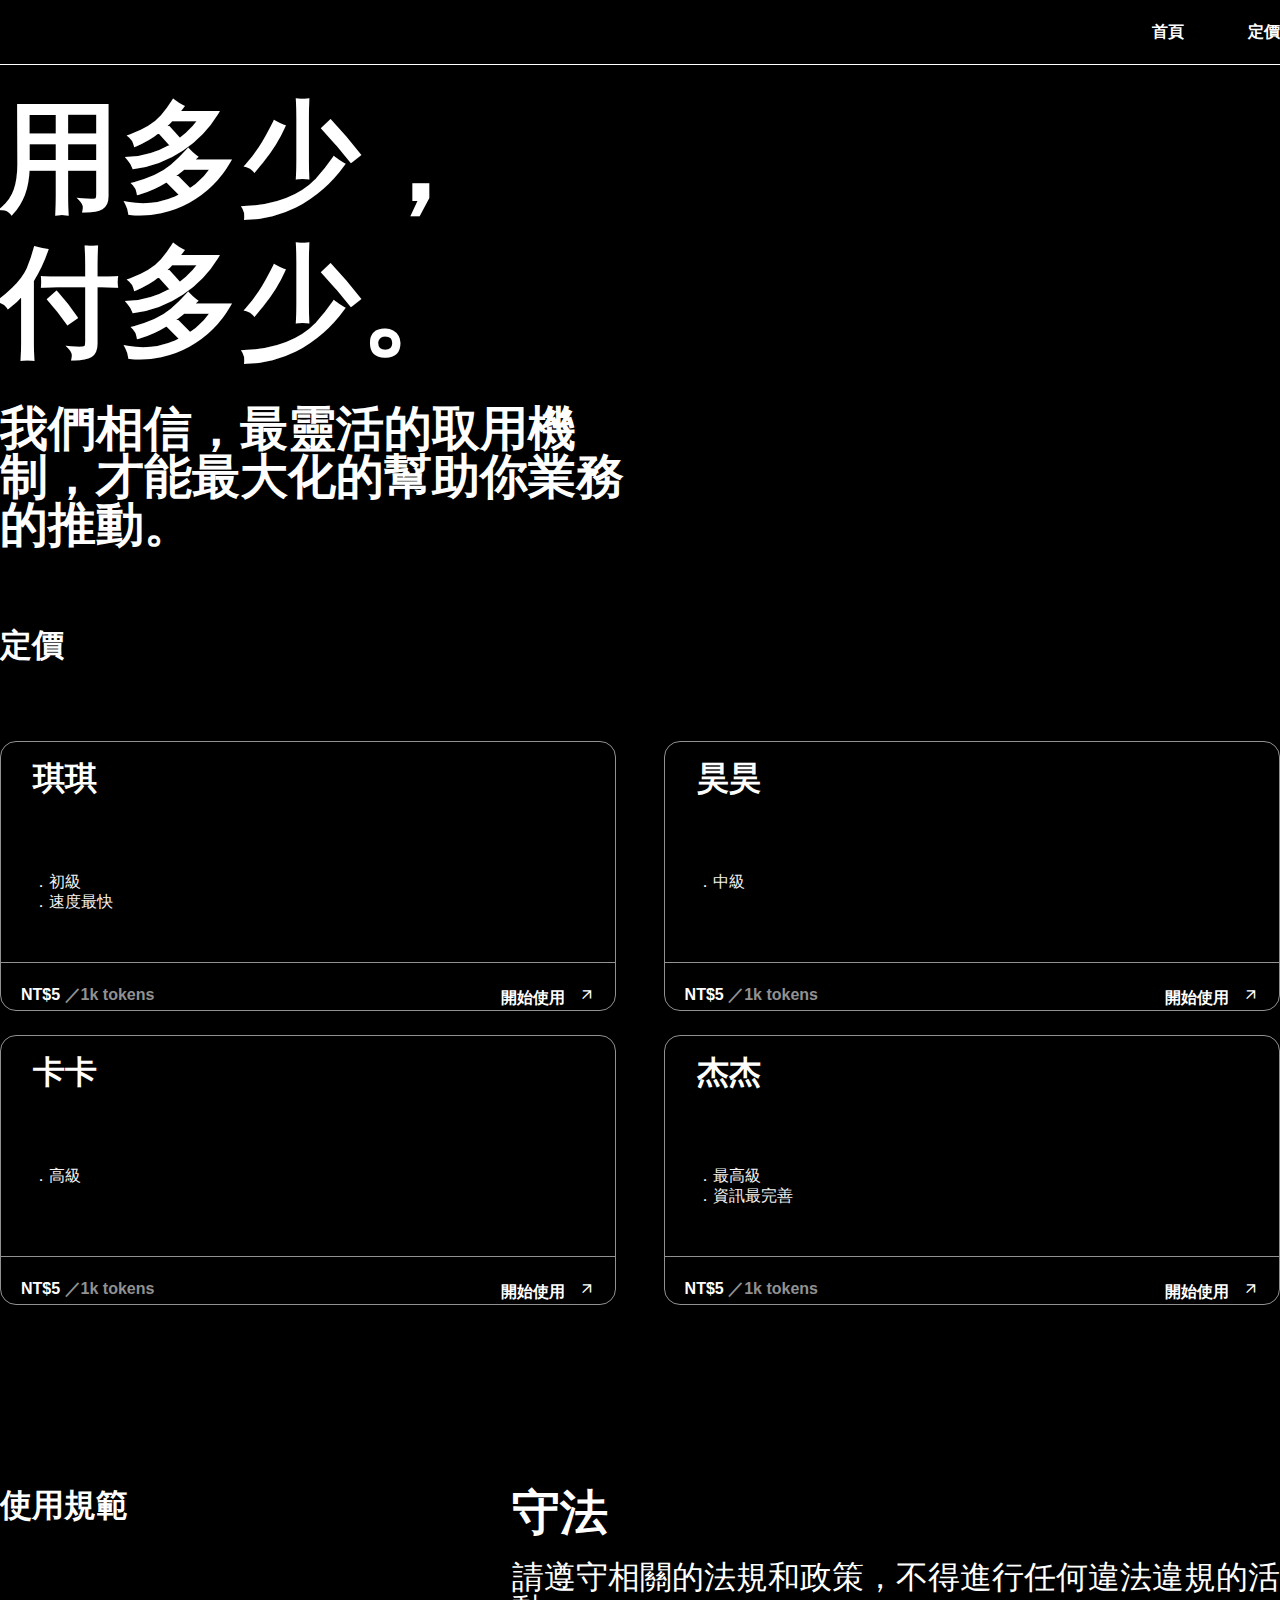
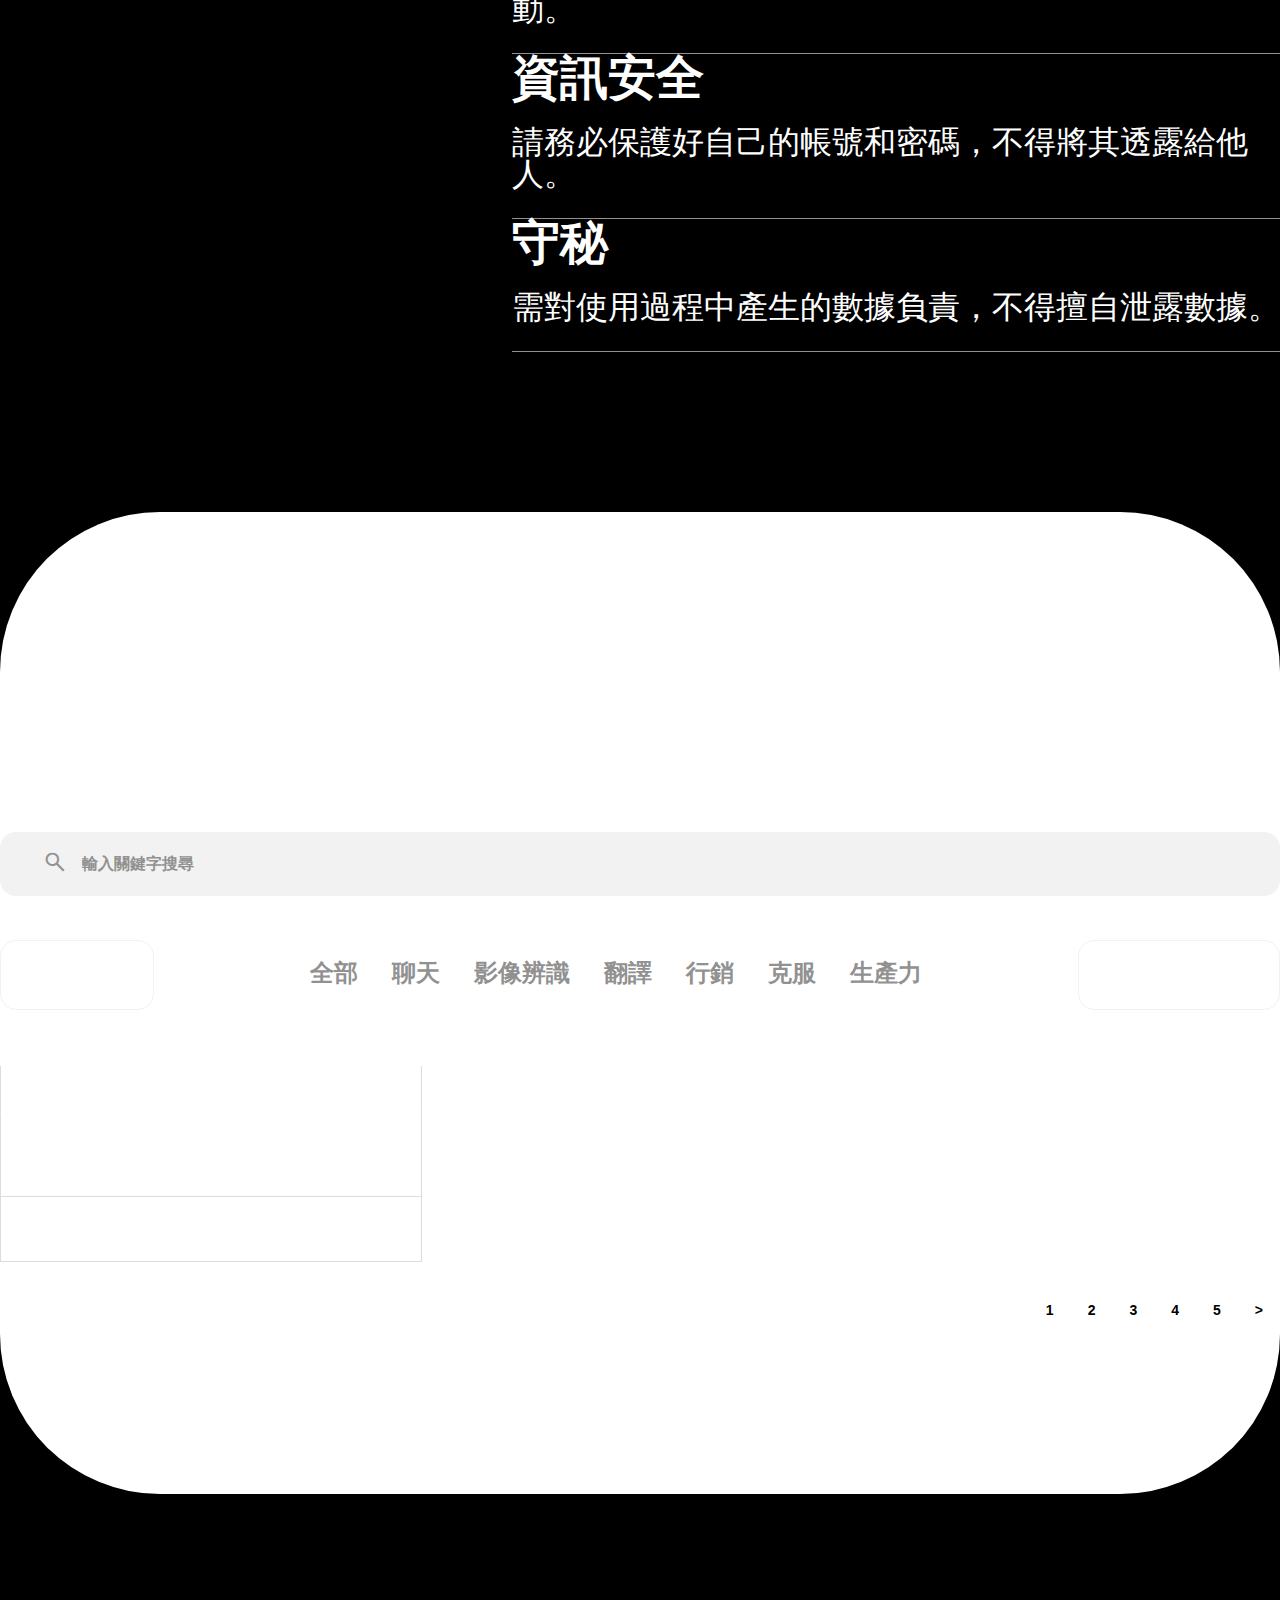
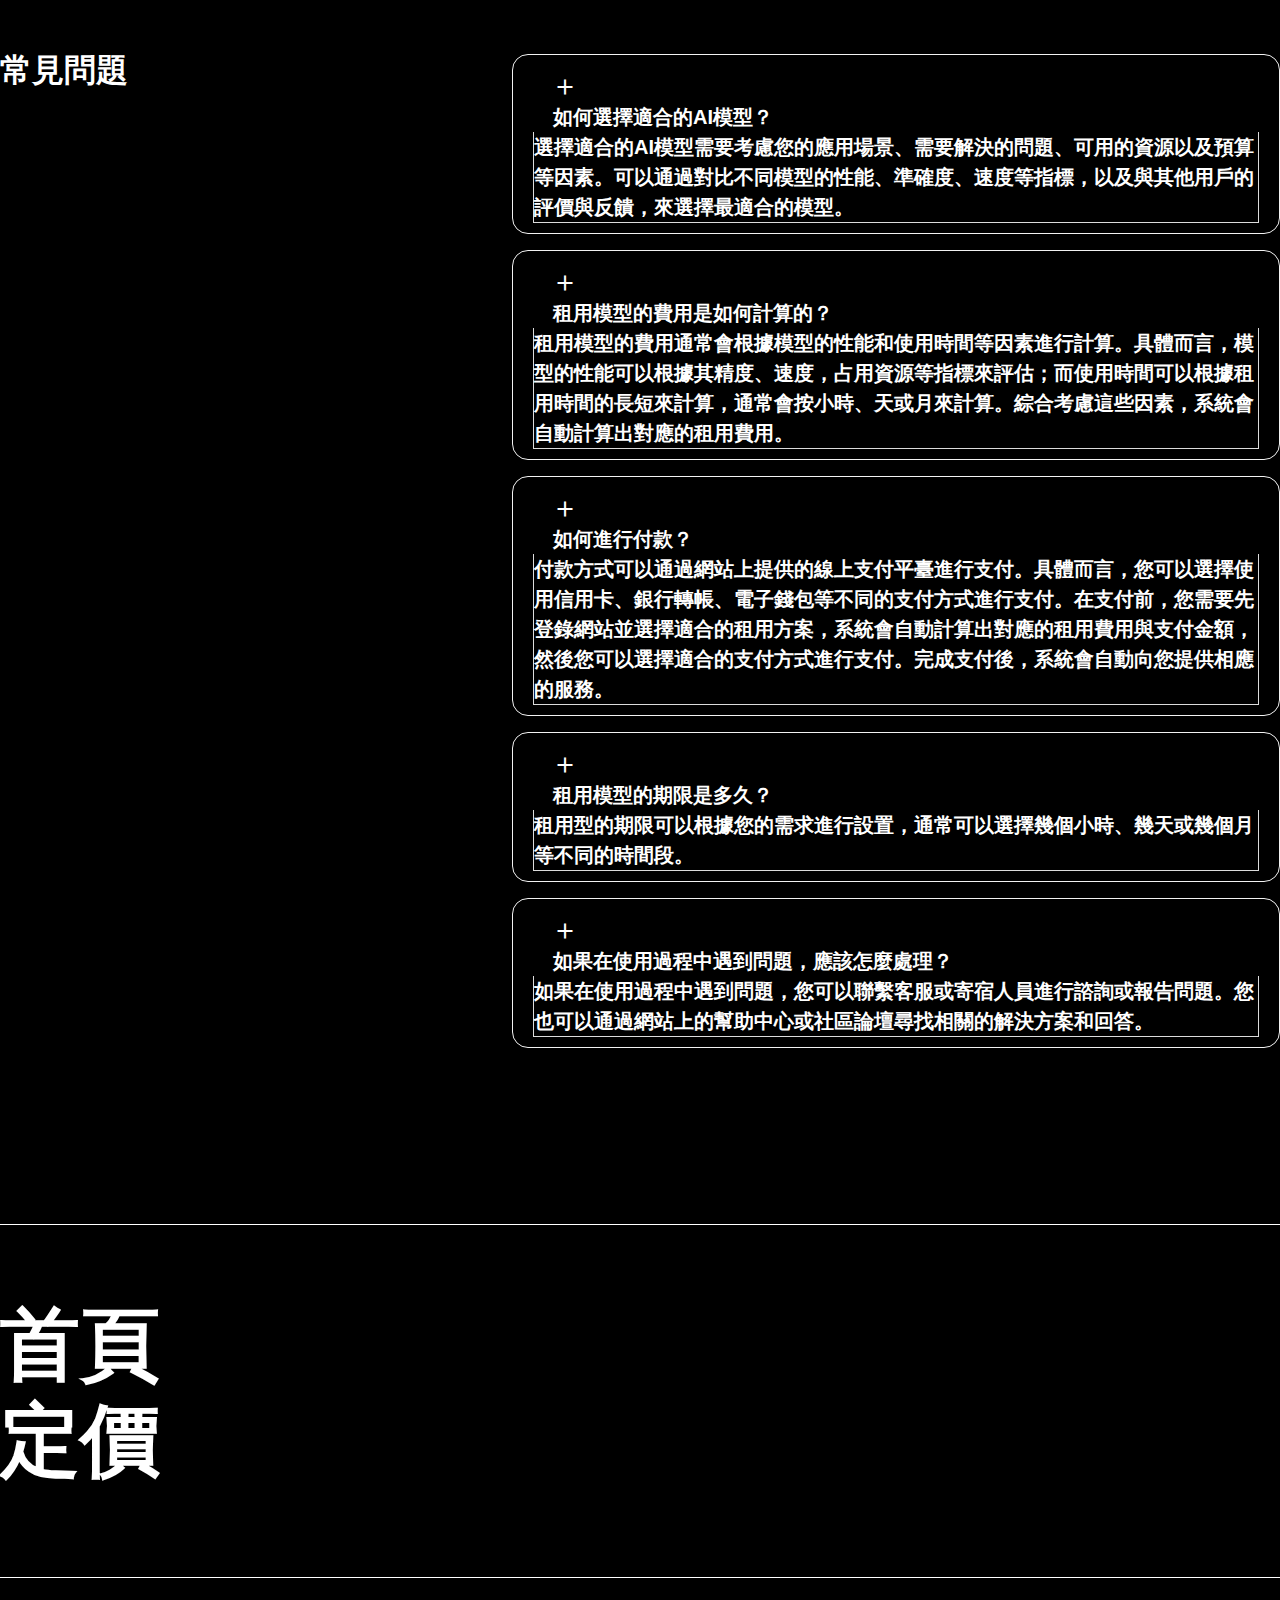
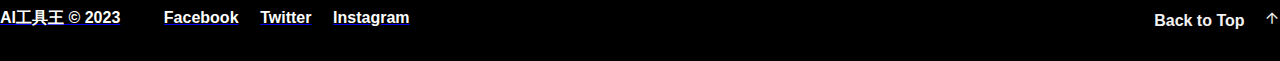
==== page2.html @ 44811479 "update" ====
<!DOCTYPE html>
<html lang="en">
<head>
    <meta charset="UTF-8">
    <meta http-equiv="X-UA-Compatible" content="IE=edge">
    <meta name="viewport" content="width=device-width, initial-scale=1.0">
    <title>Document</title>
    
    <link rel="stylesheet" href="https://fonts.googleapis.com/css2?family=Material+Symbols+Outlined:opsz,wght,FILL,GRAD@20..48,100..700,0..1,-50..200" />
    <link rel="stylesheet" href="https://cdn.jsdelivr.net/npm/swiper@9/swiper-bundle.min.css" />
    <link
    rel="stylesheet"
    href="https://cdnjs.cloudflare.com/ajax/libs/animate.css/4.1.1/animate.min.css"
  />
    <link rel="stylesheet" href="all.css">

    <!-- for BS5 -->
    <link href="https://cdn.jsdelivr.net/npm/bootstrap@5.1.1/dist/css/bootstrap.min.css" rel="stylesheet" integrity="sha384-F3w7mX95PdgyTmZZMECAngseQB83DfGTowi0iMjiWaeVhAn4FJkqJByhZMI3AhiU" crossorigin="anonymous">

    

</head>
<body style="background-color:black">
<div class="container">
<div class="header">
    <div class="headerIcon">
        <a href="#">
        <img src="https://github.com/hexschool/2022-web-layout-training/blob/main/2023web-camp/logo.png?raw=true" alt="">
        </a>
    </div>
        <ul class="headTag" style="width:10%">
            <li ><a href="./index.html"><p >首頁</p></a></li>
            <li><a  href="./page2.html"><p>定價</p></a></li>
        </ul>

    <div class="hambergerTag">
        <div class="hamberger"> 
        <a data-bs-toggle="collapse" href="#multiCollapseExample1" role="button" aria-expanded="false" aria-controls="multiCollapseExample1"><span class="material-symbols-outlined" style="color: white;">
                density_medium
                </span></a>
        </div>   
        
        
              <div class="collapse multi-collapse" id="multiCollapseExample1">
                <!-- <div class="card card-body">
                  Some placeholder content for the first collapse component of this multi-collapse example. This panel is hidden by default but revealed when the user activates the relevant trigger.
                </div> -->
                <div class="indexPrice">
                    <h2  style="font-weight: bold;">首頁</h2>
                    <h2 style="font-weight: bold;">定價</h2>
                </div>
              </div>
  
    </div>
</div>
<div class="cover">
    <h1 class="display-1">用多少， <br>
        付多少。
    </h1>
    <br></br>
    <div class="d-flex justify-content-end; margin-bottom:160px; md: d-flex justify-content-center">
    <h4 style=" font-weight: bold;">我們相信，最靈活的取用機制，才能最大化的幫助你業務的推動。</h4>
    </div>
    <div class="motion" style="justify-content: flex-start;">
        <img class="animate__animated animate__backInDown animate__repeat-1 animate__slow" src="https://github.com/hexschool/2022-web-layout-training/blob/main/2023web-camp/deco.png?raw=true" alt="">
        <img class="animate__animated animate__backInUp animate__repeat-1 animate__slow" src="https://github.com/hexschool/2022-web-layout-training/blob/main/2023web-camp/deco.png?raw=true" alt="">
        <img class="animate__animated animate__backInUp animate__repeat-1 animate__slow" src="https://github.com/hexschool/2022-web-layout-training/blob/main/2023web-camp/deco.png?raw=true" alt="">
    </div>
     
    
</div>


<div class="priceList">
    <h5>定價</h5>
    <ul>
        <li>
            <div class="priceListContent">
                <div class="teachers">
            <h5 style="font-size: 32px;">琪琪</h5>
                <p style="margin-left: 32px;">．初級</p>
              
                <p style="margin-left: 32px;">．速度最快</p>
                </div>
            </div>
            <div class="priceDetails">
                <div>
            <p >NT$5 <span style="color:#919191; margin-left: 0px;">／1k tokens</span></p>
                </div>
                <div class="startUseNow">
                    <p><a href="#" style="text-decoration: none; color: white;">開始使用<span class="material-symbols-outlined">
                        arrow_outward
                        </span></a></p>
                </div>
            </div>
        </li>


        <li>
            <div class="priceListContent">
                <div class="teachers">
            <h5 style="font-size: 32px;">昊昊</h5>
                <p style="margin-left: 32px;">．中級</p>
            
                </div>
            </div>
            <div class="priceDetails">
                <div>
            <p >NT$5 <span style="color:#919191; margin-left: 0px;">／1k tokens</span></p>
                </div>
                <div class="startUseNow">
                    <p><a href="#" style="text-decoration: none; color: white;">開始使用<span class="material-symbols-outlined">
                        arrow_outward
                        </span></a></p>
                </div>
            </div>
        </li>

        <li>
            <div class="priceListContent">
                <div class="teachers">
            <h5  style="font-size: 32px;">卡卡</h5>
                <p style="margin-left: 32px;">．高級</p>
            
                </div>
            </div>
            <div class="priceDetails">
                <div>
            <p >NT$5 <span style="color:#919191; margin-left: 0px;">／1k tokens</span></p>
                </div>
                <div class="startUseNow">
                    <p><a href="#" style="text-decoration: none; color: white;">開始使用<span class="material-symbols-outlined">
                        arrow_outward
                        </span></a></p>
                </div>
            </div>
        </li>

        <li>
            <div class="priceListContent">
                <div class="teachers">
            <h5 style="font-size: 32px;">杰杰</h5>
                <p style="margin-left: 32px;">．最高級</p>
       
                <p style="margin-left: 32px;">．資訊最完善</p>
                </div>
            </div>
            <div class="priceDetails">
                <div>
            <p >NT$5 <span style="color:#919191; margin-left: 0px;">／1k tokens</span></p>
                </div>
                <div class="startUseNow">
                    <p><a href="#" style="text-decoration: none; color: white;">開始使用<span class="material-symbols-outlined">
                        arrow_outward
                        </span></a></p>
                </div>
            </div>
        </li>
    </ul>
</div>

<div class="rule">
    <div><h5 style="font-size: 32px;">使用規範</h5></div>
    <div class="ruleFeature">
        <ul>
            <li><h4  style="font-weight:bold">守法</h4>
            <h5 style="font-weight: 400; margin-top: 24px;">請遵守相關的法規和政策，不得進行任何違法違規的活動。</h5></li>
            <li><h4 class=" pt-5" style="font-weight:bold">資訊安全</h4>
                <h5 style="font-weight: 400; margin-top: 24px;">請務必保護好自己的帳號和密碼，不得將其透露給他人。
                <h5></h5>
            </h5></li>
            <li><h4 class="pt-5" style="font-weight:bold">守秘</h4>
                <h5 style="font-weight: 400; margin-top: 24px;">需對使用過程中產生的數據負責，不得擅自泄露數據。</h5></li>
        </ul>
    </div>
</div>

</div>


<section class="AISection">
<div class="AIContainer">

    <h2 class="display-1" style="font-weight: bold;"><div>這些超酷的應用，</div><div>都來自 AI工具王</div></h2>
     
    <div class="searchBar" type="text"> 
        <span class="material-symbols-outlined" style="line-height:2.5; margin-left: 43px; margin-right: 15px">
        search
        </span> 
        <p>輸入關鍵字搜尋 </p> </div>
       

    <div class="filter">
        <div class="filFunction"><p>篩選<span class="material-symbols-outlined">
            filter_alt
            </span></p></div>
        <ul>
            <li>全部</li>
            <li>聊天</li>
            <li>影像辨識</li>
            <li>翻譯</li>
            <li>行銷</li>
            <li>克服</li>
            <li>生產力</li>
        </ul>
        <div class="newtoOld">
            <p>由新到舊<span class="material-symbols-outlined">
                keyboard_arrow_down
                </span>
            </p>
        </div>
    </div>

    <div class="filterForRWD">
        <div style="display: flex; justify-content: space-between;">
        <div class="filFunction"><p>篩選<span class="material-symbols-outlined">
            filter_alt
            </span></p></div>
        <div class="newtoOld">
                <p>由新到舊<span class="material-symbols-outlined">
                    keyboard_arrow_down
                    </span>
                </p>
        </div>
        </div>
        <ul>
            <li>全部</li>
            <li>聊天</li>
            <li>影像辨識</li>
            <li>翻譯</li>
            <li>行銷</li>
            <li>克服</li>
            <li>生產力</li>
        </ul>

    </div>
  
  

    <ul class="AITable">
       <li class="AI" style="padding-left: 0px;">
        <div>
           <img src="https://github.com/hexschool/2022-web-layout-training/blob/main/2023web-camp/tool1.png?raw=true" alt="" class="tool"></img>
           <div class="card">           
            <h5 style="font-weight:bold">Chatbot Builder</h5>

            <p class="description">建立智能化的聊天機器人，解答常見問題、提供客戶支援、收集反饋等。</p>
            

            <div class="sub-card-one">
                <p class="AIModel">AI 模型</p>
                <p>卡卡</p>
            </div>
            <div class="sub-card-two">
                <p>#聊天</p>
                
                <span class="material-symbols-outlined">
                    share 
                    </span>
            </div>
            </div>
        </div>
       </li>

    </ul>


    <ul class="pageTag">
        <li class="page">1</li>
        <li class="page">2</li>
        <li class="page">3</li>
        <li class="page">4</li>
        <li class="page">5</li>
        <li class="page">></li>
    </ul>

</div>
</section>

<!-- 使用bs5做collapes  -->

<div class="faq" style="margin-top: 160px; margin-bottom: 160px;">
    <div><h5 style="font-size: 32px;">常見問題</h5></div>
    <div class="faqList">
        <ul>
            <li>
            
            <div style="padding-left: 20px; padding-top: 10px;" class="d-flex">
            <div class="pls" style="margin-right: 25px; ">
                <span class="material-symbols-outlined">
                    add
                    </span>
            </div>
            <p>
                <a data-bs-toggle="collapse" href="#collapseExample" role="button" aria-expanded="false" aria-controls="collapseExample" style="color:white; text-decoration: none;">
                    如何選擇適合的AI模型？
                </a>
              </p>
            </div>

              <div class="collapse" id="collapseExample" ">
                <div class="card card-body pt-2" style="background-color: transparent">
                    <p>選擇適合的AI模型需要考慮您的應用場景、需要解決的問題、可用的資源以及預算等因素。可以通過對比不同模型的性能、準確度、速度等指標，以及與其他用戶的評價與反饋，來選擇最適合的模型。</p>
                </div>
              </div>
            </li>

            <li>
            
                <div style="padding-left: 20px; padding-top: 10px;" class="d-flex">
                    <div class="pls" style="margin-right: 25px; ">
                        <span class="material-symbols-outlined">
                            add
                            </span>
                    </div>
                <p>
                    <a data-bs-toggle="collapse" href="#collapseExample" role="button" aria-expanded="false" aria-controls="collapseExample" style="color:white; text-decoration: none;">
                        租用模型的費用是如何計算的？
                    </a>
                  </p>
                </div>
    
                  <div class="collapse" id="collapseExample" ">
                    <div class="card card-body pt-2" style="background-color: transparent">
                        <p>租用模型的費用通常會根據模型的性能和使用時間等因素進行計算。具體而言，模型的性能可以根據其精度、速度，占用資源等指標來評估；而使用時間可以根據租用時間的長短來計算，通常會按小時、天或月來計算。綜合考慮這些因素，系統會自動計算出對應的租用費用。</p>
                    </div>
                  </div>
                </li>

                <li>
            
                    <div style="padding-left: 20px; padding-top: 10px;" class="d-flex">
                        <div class="pls" style="margin-right: 25px; ">
                            <span class="material-symbols-outlined">
                                add
                                </span>
                        </div>
                    <p>
                        <a data-bs-toggle="collapse" href="#collapseExample" role="button" aria-expanded="false" aria-controls="collapseExample" style="color:white; text-decoration: none;">
                            如何進行付款？
                        </a>
                      </p>
                    </div>
        
                      <div class="collapse" id="collapseExample" ">
                        <div class="card card-body pt-2" style="background-color: transparent">
                            <p>付款方式可以通過網站上提供的線上支付平臺進行支付。具體而言，您可以選擇使用信用卡、銀行轉帳、電子錢包等不同的支付方式進行支付。在支付前，您需要先登錄網站並選擇適合的租用方案，系統會自動計算出對應的租用費用與支付金額，然後您可以選擇適合的支付方式進行支付。完成支付後，系統會自動向您提供相應的服務。</p>
                        </div>
                      </div>
                </li>

                <li>
            
                    <div style="padding-left: 20px; padding-top: 10px;" class="d-flex">
                        <div class="pls" style="margin-right: 25px; ">
                            <span class="material-symbols-outlined">
                                add
                                </span>
                        </div>
                    <p>
                        <a data-bs-toggle="collapse" href="#collapseExample" role="button" aria-expanded="false" aria-controls="collapseExample" style="color:white; text-decoration: none;">
                            租用模型的期限是多久？
                        </a>
                      </p>
                    </div>
        
                      <div class="collapse" id="collapseExample" ">
                        <div class="card card-body pt-2" style="background-color: transparent">
                            <p>租用型的期限可以根據您的需求進行設置，通常可以選擇幾個小時、幾天或幾個月等不同的時間段。</p>
                        </div>
                      </div>
                </li>

                <li>
            
                    <div style="padding-left: 20px; padding-top: 10px;" class="d-flex">
                        <div class="pls" style="margin-right: 25px; ">
                            <span class="material-symbols-outlined">
                                add
                                </span>
                        </div>
                    <p>
                        <a data-bs-toggle="collapse" href="#collapseExample" role="button" aria-expanded="false" aria-controls="collapseExample" style="color:white; text-decoration: none;">
                            如果在使用過程中遇到問題，應該怎麼處理？
                        </a>
                      </p>
                    </div>
        
                      <div class="collapse" id="collapseExample" ">
                        <div class="card card-body pt-2" style="background-color: transparent">
                            <p>如果在使用過程中遇到問題，您可以聯繫客服或寄宿人員進行諮詢或報告問題。您也可以通過網站上的幫助中心或社區論壇尋找相關的解決方案和回答。</p>
                        </div>
                      </div>
                </li>
                
        </ul>
    </div>
</div>



<div class="price">
    <div class="headerIconRWD">
        <a href="#">
        <img src="https://github.com/hexschool/2022-web-layout-training/blob/main/2023web-camp/logo.png?raw=true" alt="">
        </a>
    </div>
    <div class="indexPrice">
        <h2  style="font-weight: bold;">首頁</h2>
        <h2 style="font-weight: bold;">定價</h2>
    </div>
    
    <div class="headerIcon">
        <a href="#">
        <img src="https://github.com/hexschool/2022-web-layout-training/blob/main/2023web-camp/logo.png?raw=true" alt="">
        </a>
    </div>
</div>
<div class="footer">
    <div class="footerLeft">
    <div><a href="#"><p>AI工具王 © 2023</p></a></div>
    <ul class="socialMedia">
        <li><a href="#"><p>Facebook</p></a></li>
        <li><a href="#"><p>Twitter</p></a></li>
        <li><a href="#"><p>Instagram</p></a></li>
    </ul>
    </div>
    <div class="footerRight">
        <p><a style="text-decoration: none; color: #f2f2f2;" href="#">Back to Top
        <span class="material-symbols-outlined" style="font-size: 16px; margin-left: 15px;">
            arrow_upward
            </span>
        </a>
        </p>
    </div>

</div>

    <ul class="socialMediaRWD">
        <li><a href="#" style="text-decoration: none; color:#f2f2f2;"><p>Facebook</p></a></li>
        <li><a href="#" style="text-decoration: none; color:#f2f2f2;"><p>Twitter</p></a></li>
        <li><a href="#" style="text-decoration: none; color:#f2f2f2;"><p>Instagram</p></a></li>
    </ul>





<!-- 先載入axios的CDN才能讓JS用 -->
<script src="https://unpkg.com/axios@1.1.2/dist/axios.min.js"></script>
<script src="./all.js"></script>

<!-- for BS5 -->
<script src="https://cdn.jsdelivr.net/npm/bootstrap@5.1.1/dist/js/bootstrap.bundle.min.js" integrity="sha384-/bQdsTh/da6pkI1MST/rWKFNjaCP5gBSY4sEBT38Q/9RBh9AH40zEOg7Hlq2THRZ" crossorigin="anonymous"></script>

</body>
</html>
---- all.css ----
/* http://meyerweb.com/eric/tools/css/reset/ 
   v2.0 | 20110126
   License: none (public domain)
*/

html, body, div, span, applet, object, iframe,
h1, h2, h3, h4, h5, h6, p, blockquote, pre,
a, abbr, acronym, address, big, cite, code,
del, dfn, em, img, ins, kbd, q, s, samp,
small, strike, strong, sub, sup, tt, var,
b, u, i, center,
dl, dt, dd, ol, ul, li,
fieldset, form, label, legend,
table, caption, tbody, tfoot, thead, tr, th, td,
article, aside, canvas, details, embed, 
figure, figcaption, footer, header, hgroup, 
menu, nav, output, ruby, section, summary,
time, mark, audio, video {
	margin: 0;
	padding: 0;
	border: 0;
	font-size: 100%;
	font: inherit;
	vertical-align: baseline;
}
/* HTML5 display-role reset for older browsers */
article, aside, details, figcaption, figure, 
footer, header, hgroup, menu, nav, section {
	display: block;
}
body {
	line-height: 1;
}
ol, ul {
	list-style: none;
}
blockquote, q {
	quotes: none;
}
blockquote:before, blockquote:after,
q:before, q:after {
	content: '';
	content: none;
}
table {
	border-collapse: collapse;
	border-spacing: 0;
}

body {
    font-family: -apple-system, BlinkMacSystemFont, "Noto Sans TC", "Segoe UI", "Microsoft JhengHei", Roboto, "Helvetica Neue", Arial, sans-serif;
}


h4{
    font-size: 48px;
    font-weight: bold;
    
    }
h5{
        font-size: 32px;
        font-weight: bold;
    }

.container{
    background-color: black;
}


.header{
    max-width: 1296px;
    margin:auto;
    display: flex;
    justify-content: space-between;
    padding-top: 20px;
    padding-bottom: 20px;
    border-bottom: 1px solid white;
}

.headerIcon{
    max-width: 188px;
}

.headTag {
    display: flex;
    justify-content: space-between;
    padding-left: 0px;
    padding-bottom: 0px;
    margin-bottom: 0px;
    @media (max-width:786px){
        display: none;
    }
    
}




.hambergerTag{
    display: none;
    color: white;
    @media (max-width:786px){
        display: block;
    }

}

.hamberger .indexPrice h2{
    font-size: 80px;
}


.headTag p{
    color: white;
    font-size: 16px;
    line-height: 1.5;
    text-decoration: none;
}

.headTag a{
    text-decoration: none;
}

.cover{
    padding-top: 20px;
    padding-bottom: 80px;
    max-width: 1296px;
    margin:auto;
}
.cover h1{
color: white;
font-size:120px;
line-height: 1.2;
font-weight: bold;
@media (max-width:768px) {
    font-size: 48px;
}
}
.cover h4{
    width: 50%;
    font-size: 48px;
    @media (max-width:768px) {
        width: 80%;
        font-size: 28px;
    }
}
.startNow{
    width: 100px;
    text-align: center;
    color: white;
    font-size: 20px;
    font-weight:bold;
    padding-top: 20px;
    padding-bottom: 20px;
    padding-left: 40px;
    padding-right: 40px;
    border: 1px solid white;
    border-radius: 16px;
    margin-top: 40px;
    margin-bottom: 40px;
}

.motion{
    display: flex;
    justify-content: flex-end;
    @media (max-width:786px){
        justify-content: center;
        margin-top: 258px;
    }
    
}

.motion img{
    width:160px; 
    @media (max-width:786px){
        width: 33%;
    }
}

.instruction{
    max-width: 1296px;
    margin:auto;
    display: flex;
    justify-content: space-between;
    margin-bottom: 80px;
}
.ourService{
    width: 33%;
    margin-right: 24px
};
.serviceIns{
    width: 66%;
}


.feature ul{
    max-width: 1296px;
    margin:auto;
    display: flex;
    justify-content: space-between;
    margin-bottom: 200px;
}

.feature li{
    max-width: 33.33%;
    color: white;
    padding-top: 80px;
    padding-bottom: 80px;
    padding-left: 32px;
    padding-right: 32px;
    border: 1px solid #F2F2F2;
    border-radius: 16px;
}
.feature span{
    font-size: 78px;
    margin-bottom: 23px;
}


.material-symbols-outlined {
  font-variation-settings:
  'FILL' 1,
  'wght' 500,
  'GRAD' 200,
  'opsz' 48
}

.feature h5{
    margin-bottom: 20px;
}
.feature p{
    line-height: 1.5;
    color:#F2F2F2
}

.partnerShip{
    max-width: 1296px;
    margin:auto;
    margin-bottom: 160px;
    
}

.partnerShip h5{
    color: white;
    margin-bottom: 80px;
    
}

.partnerShip img{
    max-width: 160px;
}

.feedBack{
    max-width: 1296px;
    margin:auto;
    margin-bottom: 160px;

}

.feedBack ul{
    display: flex;
    justify-content: space-between;
}

.feedBack li{
    max-width: 26%;
    padding-top: 40px;
    padding-bottom: 40px;
    padding-left: 40px;
    padding-right: 40px;
    background-color: #272727;
    border-radius: 16px;
}
.feedBack p{
    color: #F2F2F2;
    line-height: 1.5;
    margin-top: 22px;
}

.feedBack span{
    color: #F2F2F2;
}

.profile img{
    width: 48px;
}

.profile {
    display: flex;
}
.name{
    margin-left: 16px;
}
.name p{
    line-height: 1.5;
    margin: 4px;
}

.AISection{
    max-width: 100%;
    border-radius: 160px;
    background-color: white;
    @media (max-width:768px){
        border-radius: 16px;
    }
}



.AIContainer{
    max-width: 1296px;
    margin:auto;
    padding-top: 160px;
    padding-bottom: 160px;
    @media (max-width:768px){
        padding-top: 60px;
    }
}

h2{
    font-size: 80px;
    font-weight:bold;
    padding-bottom: 80px;
    margin: auto;
    display: inline-flex;
    @media (max-width:768px){
        display:block;
        text-align:center;
    }
}

.searchBar{
    max-width: 1296px;
    height: 64px;
    margin-bottom: 44px;
    background-color:#F2F2F2 ;
    border-radius: 16px;
    border-color:transparent;
    color: #919191;
    font-size: 16px;
    line-height: 4;
    display: flex;

}

.filter{
    display: flex;
    justify-content: space-between;
    @media (max-width:768px){
        display:none;
    }
 
}

.filterForRWD{
    display: none;
    @media (max-width:768px){
        display: block;
    }
}

.filFunction {
   border: 1px solid grey;
   padding-left: 40px;
   padding-right: 40px;
   padding-top: 20px;
   padding-bottom:20px;
   margin-bottom: 40px;
   border-radius: 16px;
   border-color: #F2F2F2;
}

.filFunction p{
    font-size: 24px;
}

.filter ul li{
   font-size: 24px;
   color: #919191;
   padding-top: 8px;
   padding-bottom: 8px;
   padding-left: 16px;
   padding-right: 16px;
   border-radius: 16px;
   border: 1px solid transparent;
   vertical-align: middle;
   margin-bottom: 40px;
   line-height: 2;
}

.filter ul li:hover{
    background-color: #F2F2F2;
    color: black;
}


.newtoOld{
    border: 1px solid grey;
    padding-left: 40px;
    padding-right: 40px;
    padding-top: 20px;
    padding-bottom:20px;
    margin-bottom: 40px;
    border-radius: 16px;
    border-color: #F2F2F2;
}

.newtoOld p{
    font-size: 24px;
}

ul{
    display: flex;
    flex-wrap: wrap;
    justify-content: space-between;
}
ul .ATTable{
    @media (max-width:768px){
        flex-wrap:wrap;
        margin:auto;
    }
}

.AITable .AI{
    width: 33%;
    margin-bottom: 24px;
    border-radius: 160px;
    @media (max-width:768px){
        width: 100%;
    }
}

img{
    border-top-left-radius: 10px;
    border-top-right-radius: 10px;
    width: 100%;
}

.card{
    border-left: 1px solid gainsboro; 
    border-right: 1px solid gainsboro; 
    border-bottom: 1px solid gainsboro; ;
}



AIModel{
    font-size: 16px;
    line-height: 24px;
    font-weight: bold;
}
.desArea{
    height: 42px;
    padding-bottom: 20px;
    padding-left: 30px;
    padding-right: 30px;
    border-bottom: 1px solid gainsboro;
}
.description{
    font-size: 14px;
    line-height: 21px;

  
}

.sub-card-one{
    display: flex;
    justify-content: space-between;
    padding-top: 20px;
    padding-bottom: 20px;
    border-bottom: 1px solid gainsboro;
    padding-left: 30px;
    padding-right: 30px;
    align-items: center;
}

.sub-card-two{
    display: flex;
    justify-content: space-between;
    padding-top: 20px;
    padding-bottom: 20px;
    padding-left: 30px;
    padding-right: 30px;
    align-items: center;
}

.pageTag{
    display: flex;
    justify-content: flex-end;
   @media (max-width:768px){
       justify-content: center;
   }
}
.page{
    font-size: 14px;
    color: black;
    padding-top: 12px;
    padding-bottom: 12px;
    padding-left: 12px;
    padding-right: 12px;
    border-radius: 12px;
    border: 1px solid transparent;
    vertical-align: middle;
    margin: 4px;
}

.page:hover{
    background-color: black;
    color: white;
}

.callAction{
max-width: 1296px;
   padding-top: 158px;
   padding-bottom: 158px;
   border-bottom: 1px solid white;
   margin: auto;
}

.callAction h2{
    color: #ffffff;
    margin: auto;
    font-size: 48px;
    font-weight: 900;
    line-height: 1.2;
    text-align: center;
}

.startUse{
    padding-left: 40px;
    padding-right: 40px;
    padding-top: 20px;
    padding-bottom:20px;
    margin-bottom: 40px;
    border-radius: 16px;
    border: 1px solid white;
    color: white;
    text-align: center;
    width: 100px;
    margin: auto;
    font-size: 20px;
}
.startUse span{
    font-size: 20px;
    line-height: 1.2;
}

:hover{
    color:#ffffff;
    font-weight: bold;
}

.price{
    margin: auto;
    max-width: 1296px;
    display: flex;
    justify-content: space-between;
    padding-top: 80px;
    padding-bottom: 80px;
    border-bottom: 1px solid white;
    border-top: 1px solid white;
    @media (max-width:768px){
        display: block;
        
    }
}

.indexPrice h2{
    font-size: 80px;
    display: block;
    @media (max-width:768px){
        text-align:left;
        font-size: 48px;
        
    }
}

.price h2{
    color: white;
    margin-bottom: 8px;
    padding-bottom: 8px;
}

.price .headerIcon{
    @media (max-width:768px){
        display:none;
        
    }
}

.headerIconRWD{
    display: none;
    @media (max-width:768px){
        display:block;
        width: 80%;
        margin-bottom:40px
        
    }
}

.footer{
    margin: auto;
    max-width: 1296px;
    display: flex;
    justify-content: space-between;
    padding-top: 32px;
    padding-bottom: 32px;

}
.footerLeft{
    width: 32%;
    display: flex;
    justify-content: space-between;
    @media(max-width:786px){
        width: 50%;
    }
}
.footerLeft ul{
    width: 60%;
}
.footer p{
    color: white;
    font-size: 16px;
}

.socialMedia{
    @media(max-width:786px){
        display: none;
    }
}

.socialMediaRWD{
    display: none;
    @media(max-width:786px){
        display: flex;
        width: 80%;
        justify-content: space-between;
        padding-left:12px
    }
}

/* page2 */
.priceList{
    margin: auto;
    max-width: 1296px;
    margin-bottom: 160px;
}

.priceList ul{
    display: flex;
    justify-content: space-between;
    padding-left: 0px;
}

.priceList li{
    width: 48%;
    border: 1px solid #919191;
    border-radius: 16px;
    margin-bottom: 24px;
    @media (max-width:768px){
        width: 100%;
    }
}

.priceList li:hover{
    border: 1px solid #F2F2F2;
}


.priceList h5{
    margin-bottom: 12px;
    font-size: 32px;
    margin-bottom: 80px;
    @media (max-width:768px){
        font-size: 20px;
        line-height: 1.2;
        margin-bottom: 22px;
    }
}

.pricelist p{
    line-height: 1.5;
    font-size: 20px;
}
.priceListContent{
    padding-top: 20px;
    padding-bottom: 20px;
}

.teachers{
    border-bottom: 1px solid #919191;
    height: 200px;}
.teachers h5{
    margin-left: 32px;
}

.teachers p{
    margin-bottom: 4px;
    font-weight: normal;
    color: #F2F2F2;
}


.priceDetails{
    margin-left: 20px;
    margin-right: 20px;
    display: flex;
    justify-content: space-between;
}
.priceDetails p{
    font-size: 16px;
    line-height: 1.5;
}

.priceDetails span{
    font-size: 16px;
    line-height: 1.5;
    margin-left: 14.5px;
}

.rule{
    margin: auto;
    max-width: 1296px;
    display: flex;
    justify-content: space-between;
    margin-bottom: 160px;
    @media (max-width:768px){
        display: block;
    }
}

.rule h5{
    @media (max-width:768px){
        margin-bottom: 48px;
        padding-left:12px;
        font-size: 20px;
    }
}

.ruleFeature{
    width: 60%;
    @media (max-width:768px){
        width:100%;
    }
}

.rule ul{
    @media (max-width:768px){
        padding-left:12px;
        paddinf-right:12px;
    }
}

.ruleFeature li{
    padding-bottom: 28px;
    border-bottom: 1px solid #919191;
}

.ruleFeature h4{
    font-size: 48px;
    @media (max-width:768px){
        font-size: 32px;
    }

}

.ruleFeature li h5{
    font-size: 32px;
    @media (max-width:768px){
        font-size: 16px;
        font-weight: 400;
        line-height: 1.5;
        padding: 0px;
    }
}

.faq{
    margin: auto;
    max-width: 1296px;
    display: flex;
    justify-content: space-between;
    @media (max-width:768px){
        display: block;
    }

}

.faq h5{
    font-size: 32px;
    @media (max-width:768px){
        font-size: 20px;
        margin-bottom: 22px;
        padding-left: 12px;
    }
}

.faqList{
    width: 60%;
    @media (max-width:768px){
        width: 100%;
    }

}

.faq li{
    padding-top: 10px;
    padding-bottom: 10px;
    padding-right: 20px;
    padding-left: 20px;
    border: 1px solid #F2F2F2;
    border-radius: 16px;
    margin-bottom: 16px;
}

.faq ul{
    display:block;
    @media (max-width:768px){
        padding-left:12px;
        padding-right: 12px;
    }

}

.faq p{
    font-size: 20px;
    line-height: 1.5;;
}
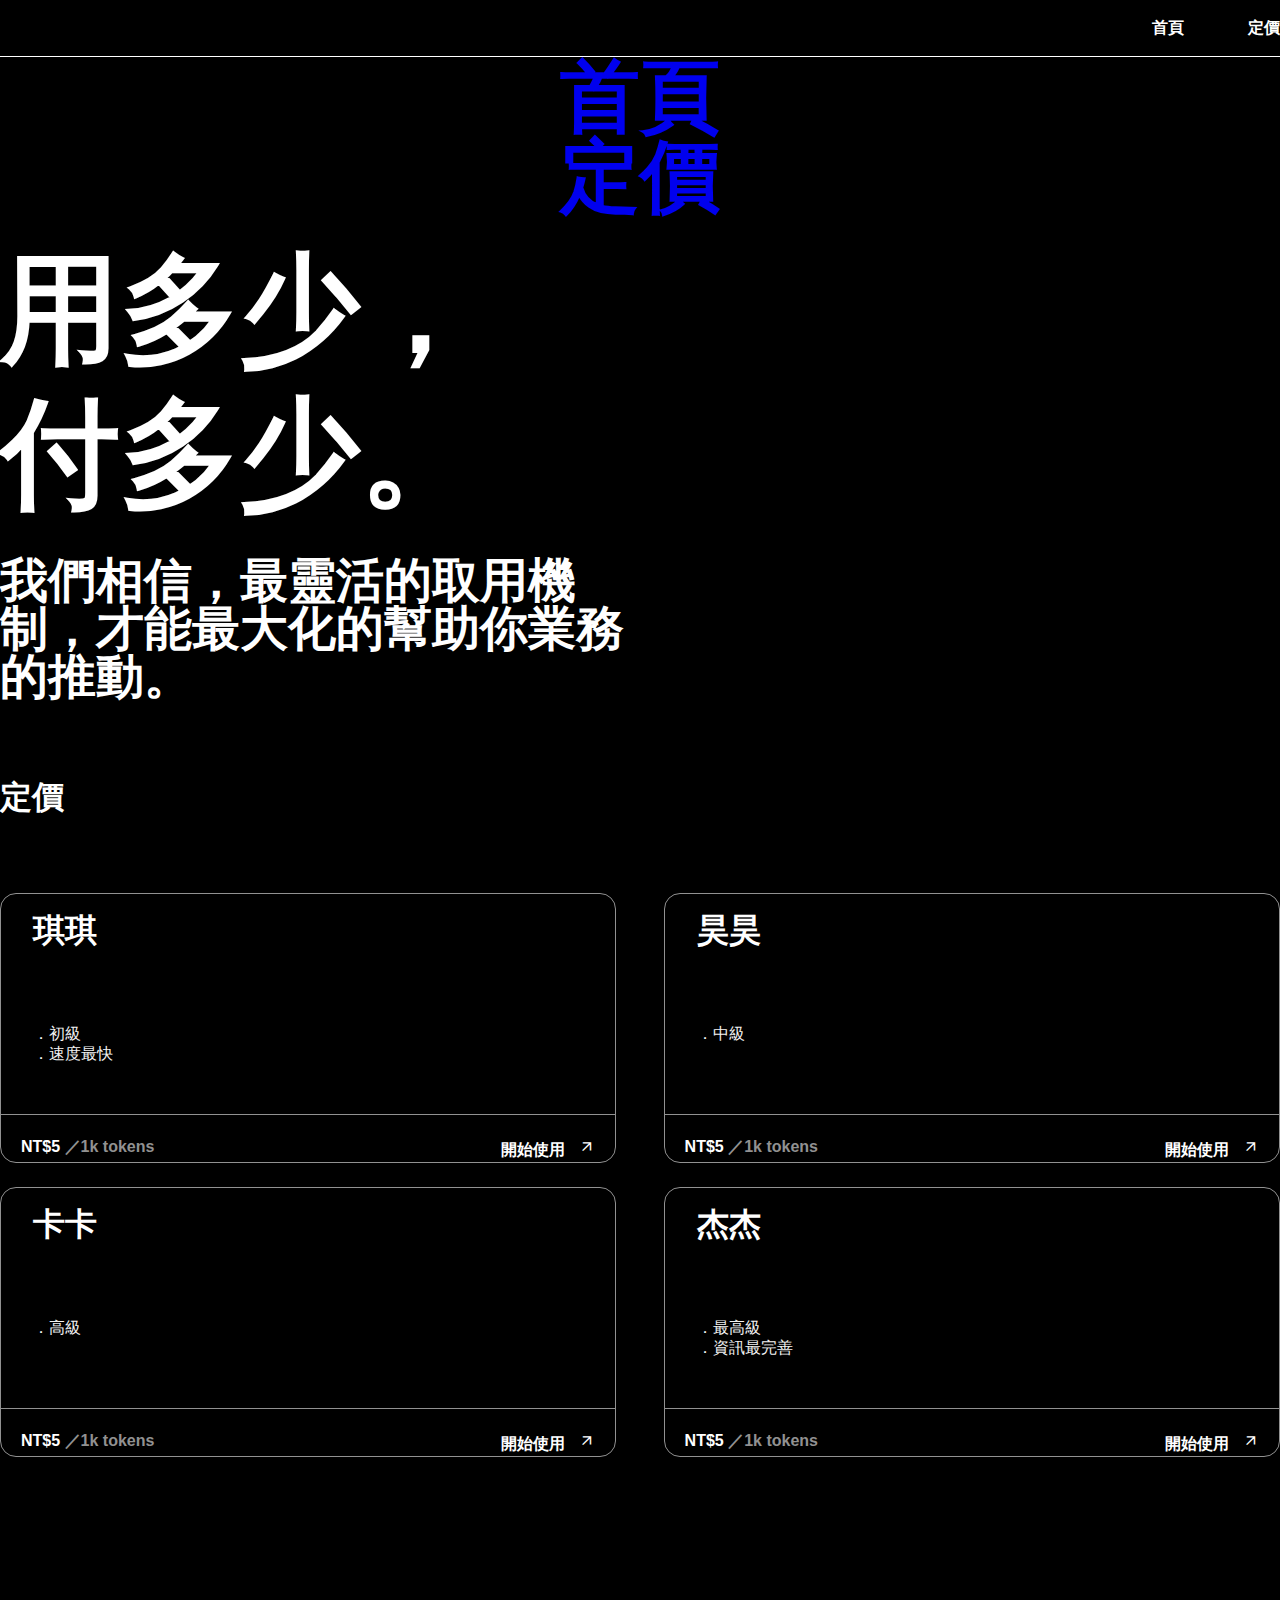
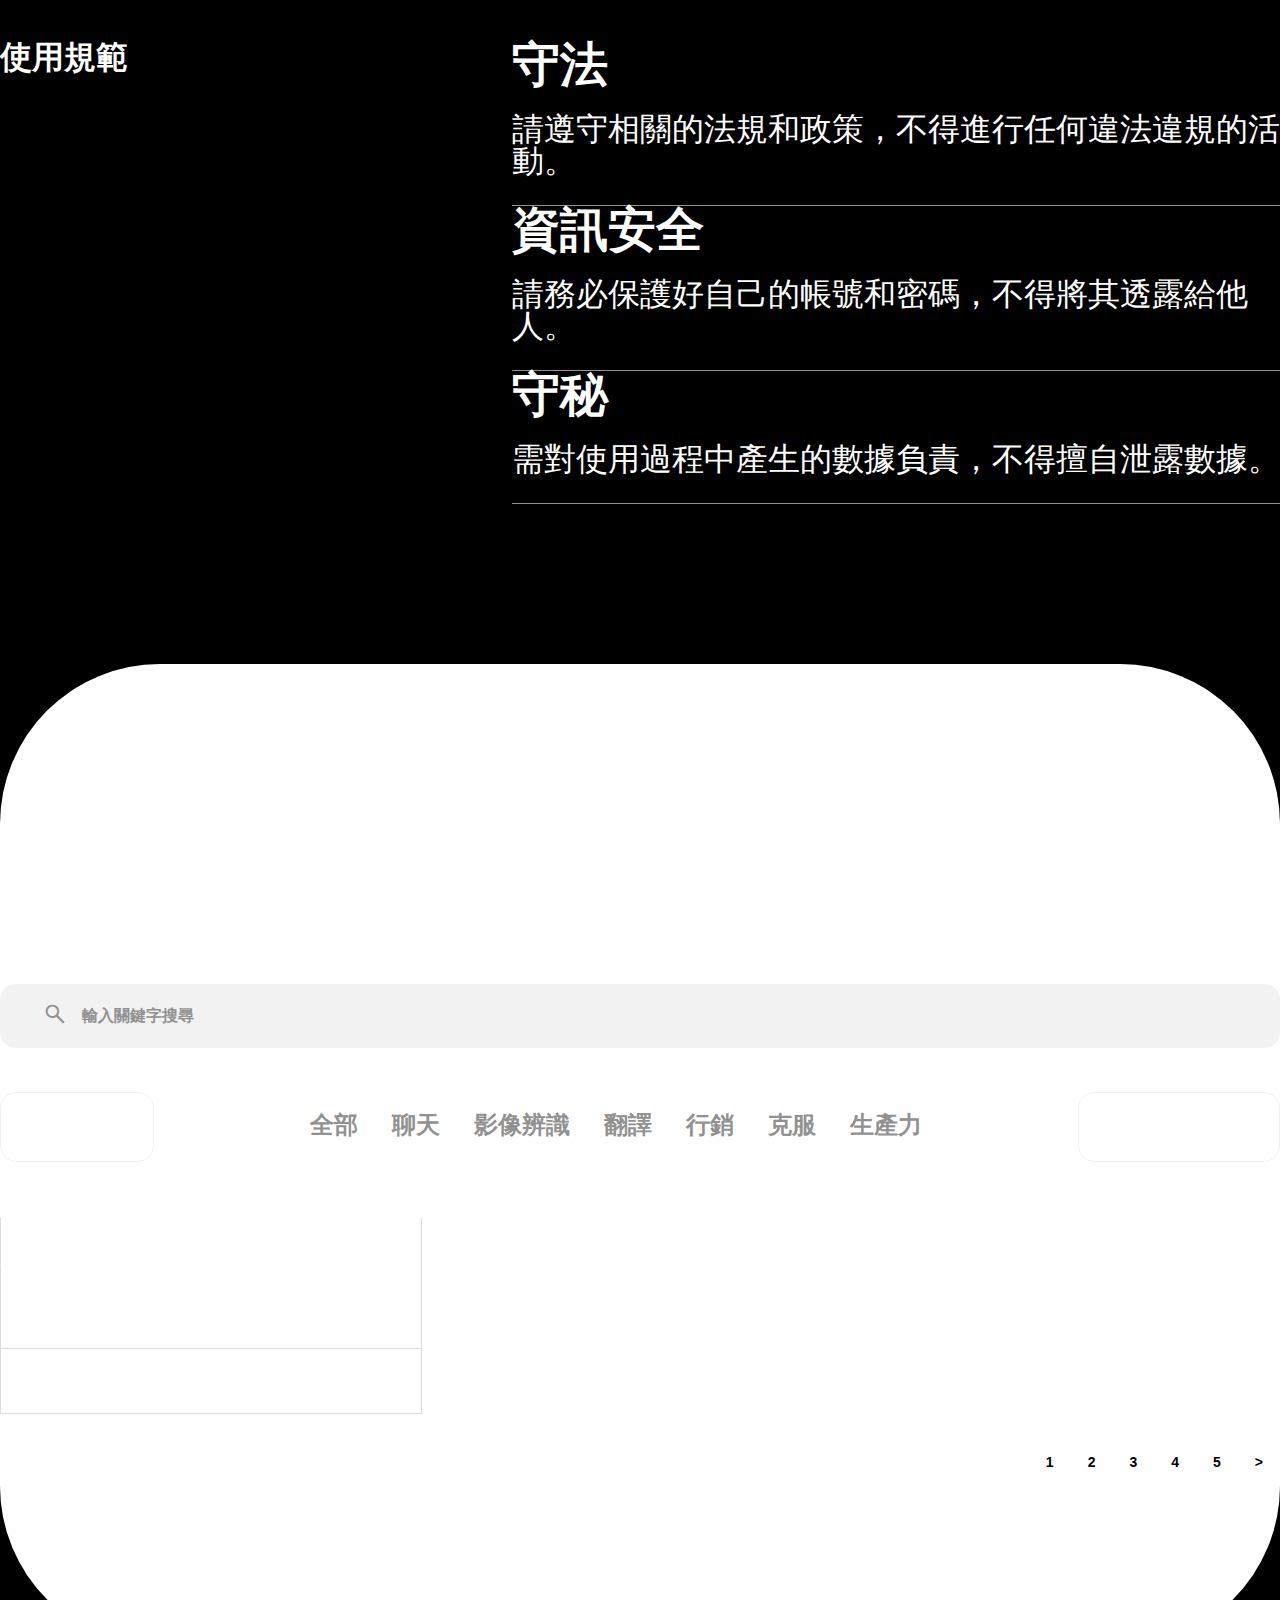
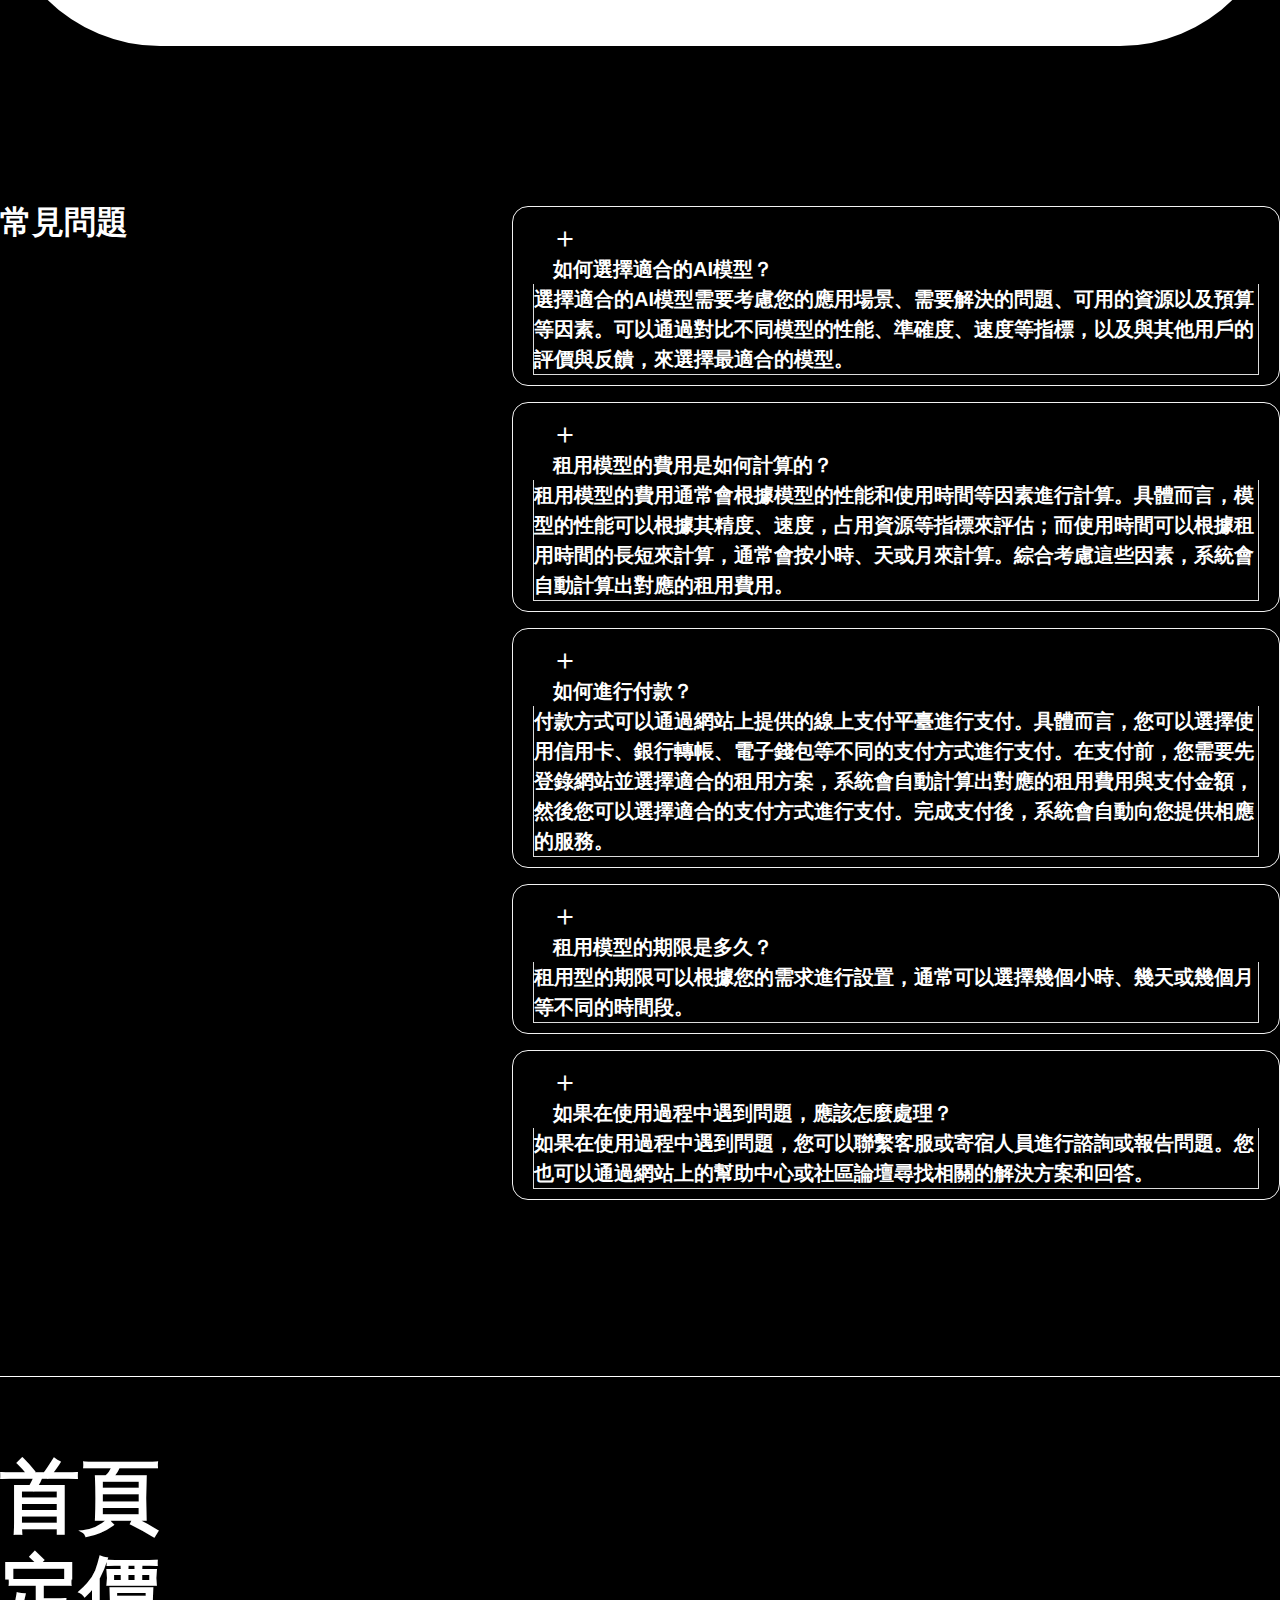
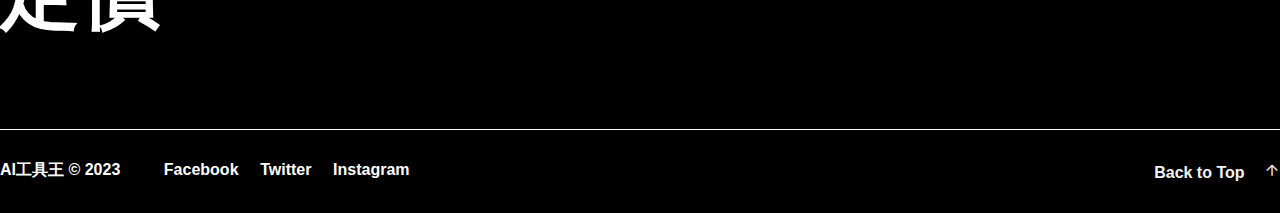
==== commit 83acce5a: "update" ====
--- a/page2.html
+++ b/page2.html
@@ -21,44 +21,46 @@
 
 </head>
 <body style="background-color:black">
-<div class="container">
-<div class="header">
-    <div class="headerIcon">
-        <a href="#">
-        <img src="https://github.com/hexschool/2022-web-layout-training/blob/main/2023web-camp/logo.png?raw=true" alt="">
-        </a>
-    </div>
-        <ul class="headTag" style="width:10%">
-            <li ><a href="./index.html"><p >首頁</p></a></li>
-            <li><a  href="./page2.html"><p>定價</p></a></li>
-        </ul>
-
-    <div class="hambergerTag">
-        <div class="hamberger"> 
-        <a data-bs-toggle="collapse" href="#multiCollapseExample1" role="button" aria-expanded="false" aria-controls="multiCollapseExample1"><span class="material-symbols-outlined" style="color: white;">
-                density_medium
-                </span></a>
-        </div>   
-        
-        
-              <div class="collapse multi-collapse" id="multiCollapseExample1">
-                <!-- <div class="card card-body">
-                  Some placeholder content for the first collapse component of this multi-collapse example. This panel is hidden by default but revealed when the user activates the relevant trigger.
-                </div> -->
-                <div class="indexPrice">
-                    <h2  style="font-weight: bold;">首頁</h2>
-                    <h2 style="font-weight: bold;">定價</h2>
+    <div class="container">
+        <div class="header" style="background-color: black">
+            <div class="headerIcon">
+                <a href="#">
+                <img src="https://github.com/hexschool/2022-web-layout-training/blob/main/2023web-camp/logo.png?raw=true" alt="">
+                </a>
+            </div>
+    
+                <ul class="headTag d-flex justify-content-between;" style="width: 10%;">
+                    <li ><a href="./index.html"><p >首頁</p></a></li>
+                    <li><a  href="./page2.html"><p>定價</p></a></li>
+                </ul>
+    
+    
+                <div class="hamberger">
+                  <nav class="navbar navbar-dark" style="background-color: black">
+                    <div class="container-fluid">
+                      <button class="navbar-toggler" type="button" data-bs-toggle="collapse" data-bs-target="#navbarToggleExternalContent" aria-controls="navbarToggleExternalContent" aria-expanded="false" aria-label="Toggle navigation" style="background-color: black;">
+                        <span class="navbar-toggler-icon"></span>
+                      </button>
+                    </div>
+                  </nav>
+    
+    
                 </div>
               </div>
-  
-    </div>
-</div>
+        </div>
+    
+        <div class="collapse" id="navbarToggleExternalContent">
+            <div style="background-color: black; font-size: 80px; text-align: center;">
+              <a href="./index.html" class="text-white" style="font-size: 80px; display: block; text-decoration: none;">首頁</a>
+              <a href="./page2.html" style="font-size: 80px; display: block;text-decoration: none"><span class="text-white">定價</span></a>
+            </div>
+          </div>
 <div class="cover">
-    <h1 class="display-1">用多少， <br>
+    <h1>用多少， <br>
         付多少。
     </h1>
     <br></br>
-    <div class="d-flex justify-content-end; margin-bottom:160px; md: d-flex justify-content-center">
+    <div class="margin-bottom:160px d-flex justify-content-end">
     <h4 style=" font-weight: bold;">我們相信，最靈活的取用機制，才能最大化的幫助你業務的推動。</h4>
     </div>
     <div class="motion" style="justify-content: flex-start;">
@@ -72,7 +74,7 @@
 
 
 <div class="priceList">
-    <h5>定價</h5>
+    <h5 class="fs-1 md:fs-4">定價</h5>
     <ul>
         <li>
             <div class="priceListContent">
@@ -160,7 +162,7 @@
 </div>
 
 <div class="rule">
-    <div><h5 style="font-size: 32px;">使用規範</h5></div>
+    <div><h5 class="fs-1 md:fs-4">使用規範</h5></div>
     <div class="ruleFeature">
         <ul>
             <li><h4  style="font-weight:bold">守法</h4>
@@ -280,7 +282,7 @@
 <!-- 使用bs5做collapes  -->
 
 <div class="faq" style="margin-top: 160px; margin-bottom: 160px;">
-    <div><h5 style="font-size: 32px;">常見問題</h5></div>
+    <div><h5 class="fs-1 md:fs-4">常見問題</h5></div>
     <div class="faqList">
         <ul>
             <li>
@@ -292,13 +294,13 @@
                     </span>
             </div>
             <p>
-                <a data-bs-toggle="collapse" href="#collapseExample" role="button" aria-expanded="false" aria-controls="collapseExample" style="color:white; text-decoration: none;">
+                <a data-bs-toggle="collapse" href="#multiCollapseExample1" role="button" aria-expanded="false" aria-controls="collapseExample" style="color:white; text-decoration: none;">
                     如何選擇適合的AI模型？
                 </a>
               </p>
             </div>
 
-              <div class="collapse" id="collapseExample" ">
+            <div class="collapse multi-collapse" id="multiCollapseExample1">
                 <div class="card card-body pt-2" style="background-color: transparent">
                     <p>選擇適合的AI模型需要考慮您的應用場景、需要解決的問題、可用的資源以及預算等因素。可以通過對比不同模型的性能、準確度、速度等指標，以及與其他用戶的評價與反饋，來選擇最適合的模型。</p>
                 </div>
@@ -314,13 +316,13 @@
                             </span>
                     </div>
                 <p>
-                    <a data-bs-toggle="collapse" href="#collapseExample" role="button" aria-expanded="false" aria-controls="collapseExample" style="color:white; text-decoration: none;">
+                    <a data-bs-toggle="collapse" href="#multiCollapseExample2" role="button" aria-expanded="false" aria-controls="collapseExample" style="color:white; text-decoration: none;">
                         租用模型的費用是如何計算的？
                     </a>
                   </p>
                 </div>
     
-                  <div class="collapse" id="collapseExample" ">
+                <div class="collapse multi-collapse" id="multiCollapseExample2">
                     <div class="card card-body pt-2" style="background-color: transparent">
                         <p>租用模型的費用通常會根據模型的性能和使用時間等因素進行計算。具體而言，模型的性能可以根據其精度、速度，占用資源等指標來評估；而使用時間可以根據租用時間的長短來計算，通常會按小時、天或月來計算。綜合考慮這些因素，系統會自動計算出對應的租用費用。</p>
                     </div>
@@ -336,13 +338,13 @@
                                 </span>
                         </div>
                     <p>
-                        <a data-bs-toggle="collapse" href="#collapseExample" role="button" aria-expanded="false" aria-controls="collapseExample" style="color:white; text-decoration: none;">
+                        <a data-bs-toggle="collapse" href="#multiCollapseExample3" role="button" aria-expanded="false" aria-controls="collapseExample" style="color:white; text-decoration: none;">
                             如何進行付款？
                         </a>
                       </p>
                     </div>
         
-                      <div class="collapse" id="collapseExample" ">
+                    <div class="collapse multi-collapse" id="multiCollapseExample3">
                         <div class="card card-body pt-2" style="background-color: transparent">
                             <p>付款方式可以通過網站上提供的線上支付平臺進行支付。具體而言，您可以選擇使用信用卡、銀行轉帳、電子錢包等不同的支付方式進行支付。在支付前，您需要先登錄網站並選擇適合的租用方案，系統會自動計算出對應的租用費用與支付金額，然後您可以選擇適合的支付方式進行支付。完成支付後，系統會自動向您提供相應的服務。</p>
                         </div>
@@ -358,13 +360,13 @@
                                 </span>
                         </div>
                     <p>
-                        <a data-bs-toggle="collapse" href="#collapseExample" role="button" aria-expanded="false" aria-controls="collapseExample" style="color:white; text-decoration: none;">
+                        <a data-bs-toggle="collapse" href="#multiCollapseExample4" role="button" aria-expanded="false" aria-controls="collapseExample" style="color:white; text-decoration: none;">
                             租用模型的期限是多久？
                         </a>
                       </p>
                     </div>
         
-                      <div class="collapse" id="collapseExample" ">
+                      <div class="collapse" id="multiCollapseExample4" >
                         <div class="card card-body pt-2" style="background-color: transparent">
                             <p>租用型的期限可以根據您的需求進行設置，通常可以選擇幾個小時、幾天或幾個月等不同的時間段。</p>
                         </div>
@@ -380,13 +382,13 @@
                                 </span>
                         </div>
                     <p>
-                        <a data-bs-toggle="collapse" href="#collapseExample" role="button" aria-expanded="false" aria-controls="collapseExample" style="color:white; text-decoration: none;">
+                        <a data-bs-toggle="collapse" href="#multiCollapseExample5" role="button" aria-expanded="false" aria-controls="collapseExample" style="color:white; text-decoration: none;">
                             如果在使用過程中遇到問題，應該怎麼處理？
                         </a>
                       </p>
                     </div>
         
-                      <div class="collapse" id="collapseExample" ">
+                      <div class="collapse" id="multiCollapseExample5">
                         <div class="card card-body pt-2" style="background-color: transparent">
                             <p>如果在使用過程中遇到問題，您可以聯繫客服或寄宿人員進行諮詢或報告問題。您也可以通過網站上的幫助中心或社區論壇尋找相關的解決方案和回答。</p>
                         </div>
--- a/all.css
+++ b/all.css
@@ -75,6 +75,9 @@
     padding-top: 20px;
     padding-bottom: 20px;
     border-bottom: 1px solid white;
+    @media(max-width:786px){
+        max-width:100%
+    }
 }
 
 .headerIcon{
@@ -82,21 +85,24 @@
 }
 
 .headTag {
-    display: flex;
-    justify-content: space-between;
     padding-left: 0px;
     padding-bottom: 0px;
     margin-bottom: 0px;
-    @media (max-width:786px){
+    font-size: 16px;
+
+}
+
+
+.headTag a{
+    text-decoration: none;
+    color: white;
+    @media (max-width:786px) {
         display: none;
-    }
-    
-}
-
-
-
-
-.hambergerTag{
+        
+    }
+}
+
+.hamberger{
     display: none;
     color: white;
     @media (max-width:786px){
@@ -105,27 +111,17 @@
 
 }
 
-.hamberger .indexPrice h2{
-    font-size: 80px;
-}
-
-
-.headTag p{
-    color: white;
-    font-size: 16px;
-    line-height: 1.5;
-    text-decoration: none;
-}
-
-.headTag a{
-    text-decoration: none;
-}
-
 .cover{
+    max-width: 1296px;
+    margin:auto;
     padding-top: 20px;
     padding-bottom: 80px;
     max-width: 1296px;
-    margin:auto;
+    @media (max-width:786px) {
+        max-width:90%
+        
+    }
+    
 }
 .cover h1{
 color: white;
@@ -139,13 +135,15 @@
 .cover h4{
     width: 50%;
     font-size: 48px;
+    display: flex;
+    justify-content: end;
     @media (max-width:768px) {
         width: 80%;
         font-size: 28px;
     }
 }
 .startNow{
-    width: 100px;
+    width: 200px;
     text-align: center;
     color: white;
     font-size: 20px;
@@ -183,15 +181,41 @@
     display: flex;
     justify-content: space-between;
     margin-bottom: 80px;
+    @media (max-width:786px){
+        display: block;
+        justify-content: center;
+        padding-left:8px;
+        padding-right:8px;
+    }
 }
 .ourService{
     width: 33%;
-    margin-right: 24px
+    margin-right: 24px;
+    font-size: 32px;
+    @media (max-width:786px) {
+        font-size: 20px;
+        
+    }
 };
+
+
 .serviceIns{
-    width: 66%;
-}
-
+   width: 66%;
+    font-size: 48px;
+    line-height: 1.2;
+    @media (max-width:786px) {
+        font-size: 32px;
+        
+    }
+
+
+}
+.serviceIns p{
+    font-size: 48px;
+    @media (max-width:786px){
+        font-size: 32px;
+    }
+}
 
 .feature ul{
     max-width: 1296px;
@@ -199,6 +223,12 @@
     display: flex;
     justify-content: space-between;
     margin-bottom: 200px;
+    padding-left: 8px;
+    padding-right: 8px;
+    @media (max-width:786px) {
+        display: block;
+        
+    }
 }
 
 .feature li{
@@ -210,6 +240,10 @@
     padding-right: 32px;
     border: 1px solid #F2F2F2;
     border-radius: 16px;
+    @media (max-width:786px) {
+        max-width:100%;
+        
+    }
 }
 .feature span{
     font-size: 78px;
@@ -254,6 +288,10 @@
     max-width: 1296px;
     margin:auto;
     margin-bottom: 160px;
+    @media (max-width:786px) {
+        display: none;
+        
+    }
 
 }
 
@@ -295,6 +333,31 @@
     line-height: 1.5;
     margin: 4px;
 }
+
+.feedbackRWD{
+    display: none;
+    @media (max-width:786px){
+        display: block;
+        padding-left: 8px;
+        padding-right: 8px;
+        margin-top: 50px;
+        margin-bottom: 100px;
+       
+    }
+
+}
+.carousel-inner{
+    max-width: 100%;
+    padding: 20px;
+    background-color: #272727;
+    font-weight: normal;
+    border-radius: 16px;
+}
+
+.stars{
+    margin-bottom: 10px;
+}
+
 
 .AISection{
     max-width: 100%;
@@ -507,6 +570,7 @@
 .page:hover{
     background-color: black;
     color: white;
+    font-weight: bolder;
 }
 
 .callAction{
@@ -534,9 +598,8 @@
     margin-bottom: 40px;
     border-radius: 16px;
     border: 1px solid white;
-    color: white;
     text-align: center;
-    width: 100px;
+    width: 200px;
     margin: auto;
     font-size: 20px;
 }
@@ -583,7 +646,7 @@
 
 .price .headerIcon{
     @media (max-width:768px){
-        display:none;
+        display:none  ;
         
     }
 }
@@ -619,8 +682,19 @@
     width: 60%;
 }
 .footer p{
-    color: white;
     font-size: 16px;
+}
+
+.footerLeft a{
+    color:white;
+    text-decoration: none;
+}
+
+
+
+.footerRight a{
+    color:white;
+    text-decoration: none;
 }
 
 .socialMedia{
@@ -786,9 +860,7 @@
 }
 
 .faq h5{
-    font-size: 32px;
-    @media (max-width:768px){
-        font-size: 20px;
+    @media (max-width:768px){
         margin-bottom: 22px;
         padding-left: 12px;
     }
@@ -825,3 +897,4 @@
     font-size: 20px;
     line-height: 1.5;;
 }
+
